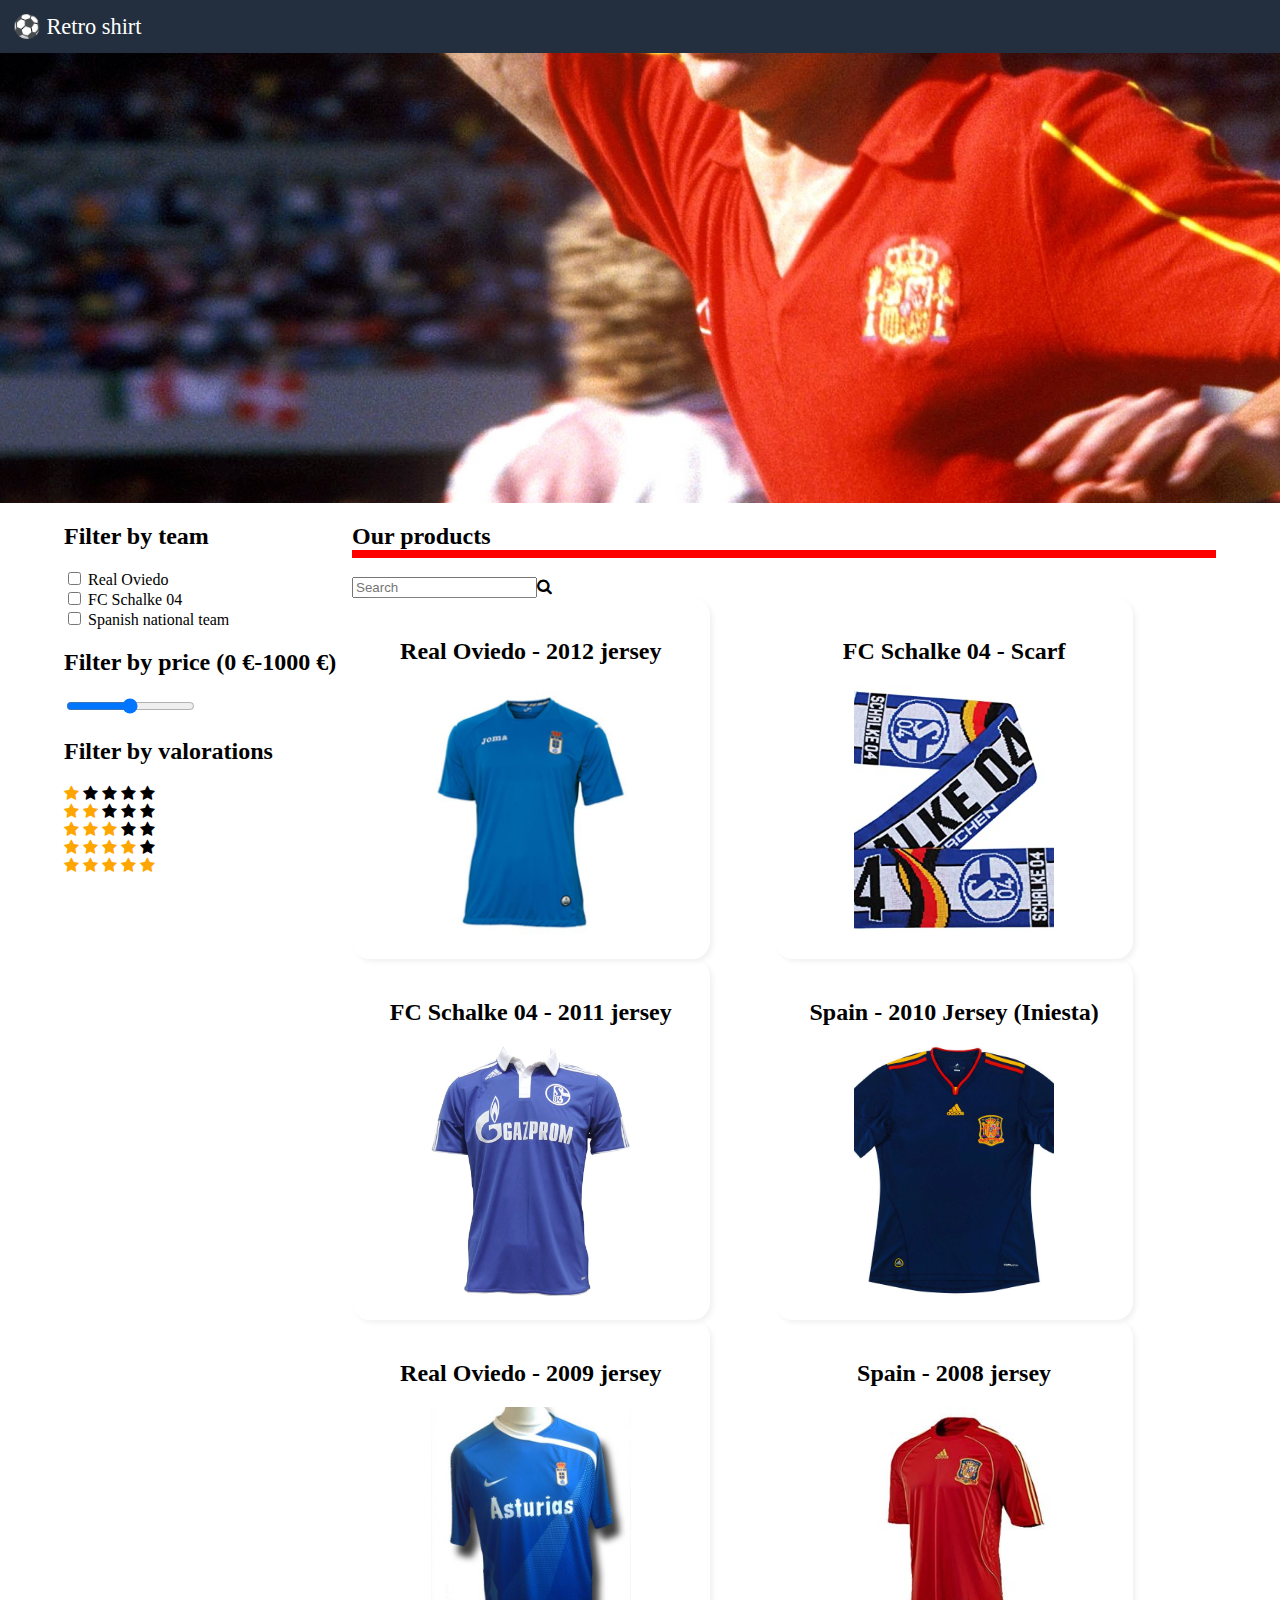
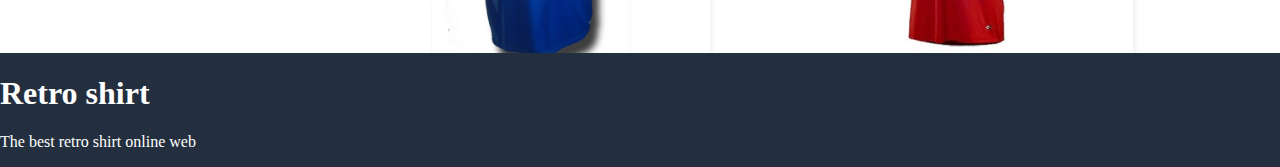
==== index.html @ e5c3a6a2 "CSS for links" ====
<!DOCTYPE html>
<html lang="en">

<head>
    <meta charset="utf-8">
    <meta http-equiv="X-UA-Compatible" content="IE=edge">
    <meta name="viewport" content="width=device-width, initial-scale=1">
    <title>Master's Degree in Web Engineering - UO251162</title>
    <link rel="stylesheet" type="text/css" href="css/general.css" />
    <link rel="stylesheet" type="text/css" href="css/styleIndex.css" />
    <link rel="stylesheet" href="https://cdnjs.cloudflare.com/ajax/libs/font-awesome/4.7.0/css/font-awesome.min.css">
    <meta name="author" content="Adán Fernández" />
    <meta name="description" content="Online football shop of my favourite teams to practise paypal integration" />
    <meta name="keywords" content="html5, css, miw, web, adan, uo251162, sandbox, paypal" />
</head>

<body>
    <header>
        <label> &#9917; Retro shirt</label>
    </header>

    <section class="main-picture" id="main-picture">
        <h2 hidden>Main picture of the application</h2>
    </section>

    <main class="main-section">

        <aside class="left-side">
            <section>
                <h2>Filter by team</h2>
                <input type="checkbox" id="realOviedoCheck" name="realOviedoCheck">
                <label for="realOviedoCheck">Real Oviedo</label><br>
                <input type="checkbox" id="fcschalkeCheck" name="fcschalkeCheck">
                <label for="fcschalkeCheck">FC Schalke 04</label><br>
                <input type="checkbox" id="spainCheck" name="spainCheck">
                <label for="spainCheck">Spanish national team</label><br>
            </section>
            <section>
                <h2>Filter by price (0 €-1000 €)</h2>
                <input id="range" type="range" min="1" max="1000" value="500">
            </section>
            <section>
                <h2>Filter by valorations</h2>
                <aside>
                    <span class="fa fa-star checked"></span>
                    <span class="fa fa-star"></span>
                    <span class="fa fa-star"></span>
                    <span class="fa fa-star"></span>
                    <span class="fa fa-star"></span>
                </aside>
                <aside>
                    <span class="fa fa-star checked"></span>
                    <span class="fa fa-star checked"></span>
                    <span class="fa fa-star"></span>
                    <span class="fa fa-star"></span>
                    <span class="fa fa-star"></span>
                </aside>
                <aside>
                    <span class="fa fa-star checked"></span>
                    <span class="fa fa-star checked"></span>
                    <span class="fa fa-star checked"></span>
                    <span class="fa fa-star"></span>
                    <span class="fa fa-star"></span>
                </aside>
                <aside>
                    <span class="fa fa-star checked"></span>
                    <span class="fa fa-star checked"></span>
                    <span class="fa fa-star checked"></span>
                    <span class="fa fa-star checked"></span>
                    <span class="fa fa-star"></span>
                </aside>
                <aside>
                    <span class="fa fa-star checked"></span>
                    <span class="fa fa-star checked"></span>
                    <span class="fa fa-star checked"></span>
                    <span class="fa fa-star checked"></span>
                    <span class="fa fa-star checked"></span>
                </aside>
            </section>

        </aside>

        <aside class="right-side">
            <h2 id="products">Our products</h2>
            <label><input type="text" placeholder="Search" id="search" /><i id="logoSearch" class="fa fa-search"></i></label>
            <aside id="products-main-section">
                <article class="single-product container" id="realoviedo2012">
                    <a href="producto.html">
                        <h2>Real Oviedo - 2012 jersey</h2>
                        <img class="img-product" alt="Real Oviedo shirt of 2012-2013 season" src="img/realoviedo2012.jpg">
                        <div class="middle">
                            <p class="single-product text">In 2012, Real Oviedo was saved by its own fans, collecting two million of euros. Real Oviedo was fighting for promoting to the 2nd Spanish football division, but unfortunately was defeated against Eibar. the team from the capital
                                of Asturias would have to wait until 2015 to complete the promotion. This would be a historic and well-remembered season in Oviedo.</p>
                        </div>
                    </a>
                </article>
                <article class="single-product container" id="fcschalkescarf">
                    <h2>FC Schalke 04 - Scarf</h2>
                    <img class="img-product" alt="FC Schalke 04 scarf" src="img/fcschalkescarf.jpg">
                    <div class="middle">
                        <p class="single-product text">A very quoted scarf related to FC Schalke. From what experts believe, this is a scarf from the mid-90s</p>
                    </div>
                </article>
                <article class="single-product container" id="fcschalkeshirt">
                    <h2>FC Schalke 04 - 2011 jersey</h2>
                    <img class="img-product" alt="FC Schalke shirt of 2010-2011 season" src="img/schalkeshirt2011.jpg">
                    <div class="middle">
                        <p class="single-product text">The team achieves its greatest continental success, reaching the semifinals of the European Cup under the guidance of Raúl González Blanco. Players like Huntelaar, Farfán or the world champions Manuel Neuer and Höwedes would also
                            stand out. Also, FCSchalke would win the German Cup, better knnown as DFB Pokal.</p>
                    </div>
                </article>
                <article class="single-product container" id="iniesta">
                    <h2>Spain - 2010 Jersey (Iniesta)
                    </h2>
                    <img class="img-product" alt="Iniesta shirt of FIFA World Cup 2010" src="img/iniesta2010.jpg">
                    <div class="middle">
                        <p class="single-product text">The Spanish national team always had great players, but they never made it past the quarterfinals of the World Cup, except in 1950. In 2010 the team would get its first World Cup title with a goal from Andrés Iniesta agains Holland.</p>
                    </div>
                </article>
                <article class="single-product container" id="realoviedo2009">
                    <h2>Real Oviedo - 2009 jersey</h2>
                    <img class="img-product" alt="Real Oviedo shirt of 2009-2010 season" src="img/realoviedo2009.jpg">
                    <div class="middle">
                        <p class="single-product text">Real Oviedo in 2009 was plunged into a deep institutional depression with the presidency of Dámaso Bances and with Alberto González as the main shareholder. Real Oviedo would play the promotion playoff, being eliminated by Igor
                            de Souza's Pontevedra, alias Ronaldo Nazario.</p>
                    </div>
                </article>
                <article class="single-product container" id="spain2008">
                    <h2>Spain - 2008 jersey</h2>
                    <img class="img-product" alt="Spanish national team shirt of EURO 2008" src="img/spain2008.jpg">
                    <div class="middle">
                        <p class="single-product text">Spain had only won one European Championship in 1964 and lost another one in Paris in 1984. From the hand of 'El Sabio de Hortaleza', Spain took off its complexes and won another championship with a goal from Fernando Torres against
                            Germany.
                        </p>
                    </div>
                </article>
            </aside>
        </aside>
    </main>

    <footer>
        <h1>Retro shirt</h1>
        <p>The best retro shirt online web</p>
    </footer>

</body>

</html>
---- css/general.css ----
a {
    color: black;
    text-decoration: none;
}

.single-product {
    border-radius: 5%;
    padding: 20px;
    font-size: 100%;
    text-align: center;
    box-shadow: 3px 3px 5px 0 #f2f2f2;
}

#products-main-section {
    display: grid;
    grid-template-columns: 49% 49%;
    margin-bottom: 10%;
    cursor: pointer;
}

header {
    padding: 1%;
    background-color: #232f3e;
    color: white;
    font-size: 140%;
}

element {
    background: transparent url(image.png) no-repeat center;
}

.right-side {
    float: right;
    width: 75%;
}

.left-side {
    float: left;
    width: 25%;
}


/*
https://www.w3schools.com/howto/howto_css_star_rating.asp
*/

.checked {
    color: orange;
}

.main-section {
    display: block;
    margin-left: auto;
    margin-right: auto;
    width: 90%;
}

.container {
    position: relative;
    width: 75%;
}

.image {
    opacity: 1;
    display: block;
    width: 100%;
    height: auto;
    transition: .5s ease;
    backface-visibility: hidden;
}

.middle {
    transition: .5s ease;
    opacity: 0;
    position: absolute;
    left: 50%;
    width: 100%;
    top: 50%;
    transform: translate(-50%, -50%);
    text-align: center;
}

.container:hover .image {
    opacity: 0.3;
}

.container:hover .middle {
    opacity: 1;
}

.text {
    background-color: white;
    font-size: 16px;
    padding: 16px 32px;
}

html {
    min-height: 100%;
    position: relative;
}

body {
    margin: 0;
    margin-bottom: 40px;
}

footer {
    background-color: #232f3e;
    position: absolute;
    bottom: 0;
    width: 100%;
    color: white;
}
---- css/styleIndex.css ----
.img-product {
    height: 250px;
    width: 200px;
    object-fit: cover;
}

#products {
    border-bottom: 8px solid red;
}

#main-picture {
    width: 100%;
    background-image: url("../img/mainPicture.jpg");
    height: 50vh;
    background-position: center;
}
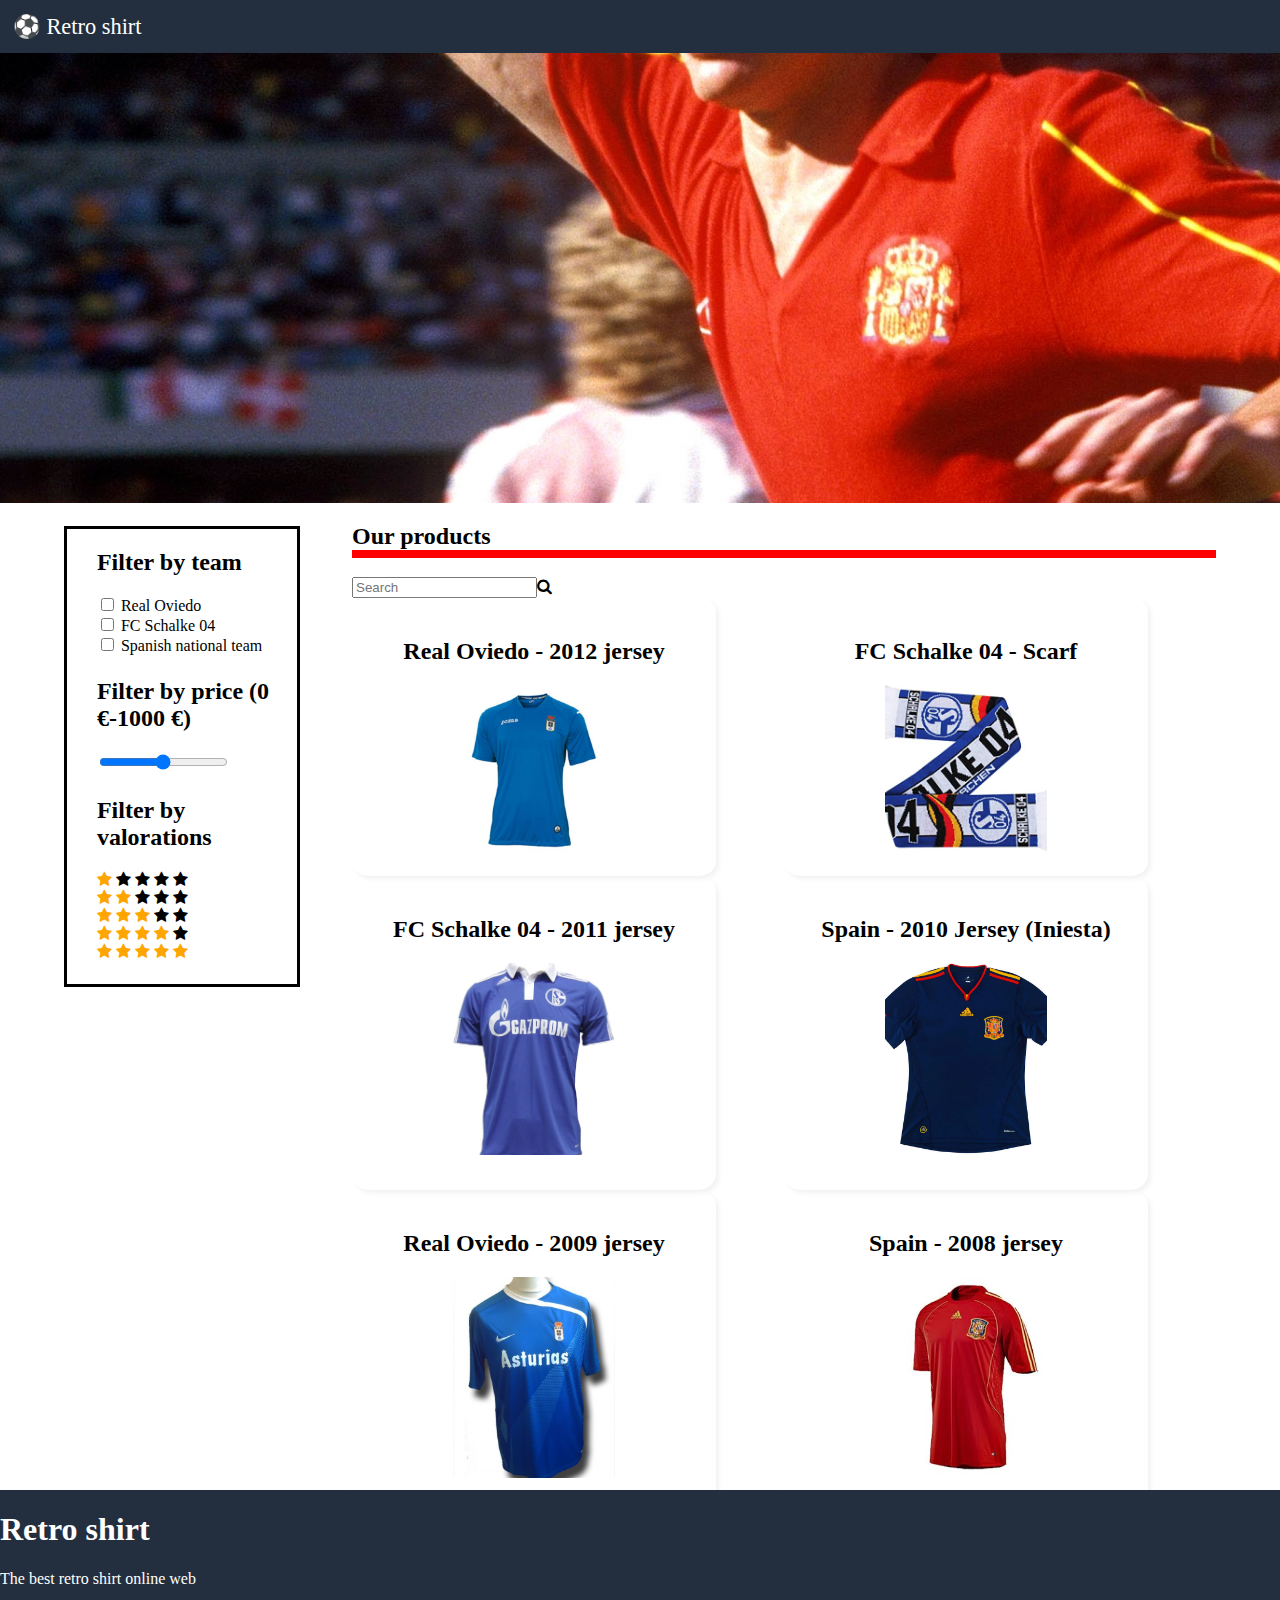
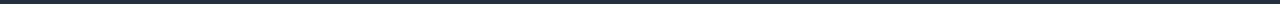
==== commit a7c84fe8: "Starting with media queries" ====
--- a/index.html
+++ b/index.html
@@ -26,7 +26,7 @@
     <main class="main-section">
 
         <aside class="left-side">
-            <section>
+            <section class="filter">
                 <h2>Filter by team</h2>
                 <input type="checkbox" id="realOviedoCheck" name="realOviedoCheck">
                 <label for="realOviedoCheck">Real Oviedo</label><br>
@@ -35,11 +35,11 @@
                 <input type="checkbox" id="spainCheck" name="spainCheck">
                 <label for="spainCheck">Spanish national team</label><br>
             </section>
-            <section>
+            <section class="filter">
                 <h2>Filter by price (0 €-1000 €)</h2>
                 <input id="range" type="range" min="1" max="1000" value="500">
             </section>
-            <section>
+            <section class="filter">
                 <h2>Filter by valorations</h2>
                 <aside>
                     <span class="fa fa-star checked"></span>
@@ -77,7 +77,6 @@
                     <span class="fa fa-star checked"></span>
                 </aside>
             </section>
-
         </aside>
 
         <aside class="right-side">
@@ -86,7 +85,7 @@
             <aside id="products-main-section">
                 <article class="single-product container" id="realoviedo2012">
                     <a href="producto.html">
-                        <h2>Real Oviedo - 2012 jersey</h2>
+                        <h2 class="title-product">Real Oviedo - 2012 jersey</h2>
                         <img class="img-product" alt="Real Oviedo shirt of 2012-2013 season" src="img/realoviedo2012.jpg">
                         <div class="middle">
                             <p class="single-product text">In 2012, Real Oviedo was saved by its own fans, collecting two million of euros. Real Oviedo was fighting for promoting to the 2nd Spanish football division, but unfortunately was defeated against Eibar. the team from the capital
@@ -95,14 +94,14 @@
                     </a>
                 </article>
                 <article class="single-product container" id="fcschalkescarf">
-                    <h2>FC Schalke 04 - Scarf</h2>
+                    <h2 class="title-product">FC Schalke 04 - Scarf</h2>
                     <img class="img-product" alt="FC Schalke 04 scarf" src="img/fcschalkescarf.jpg">
                     <div class="middle">
                         <p class="single-product text">A very quoted scarf related to FC Schalke. From what experts believe, this is a scarf from the mid-90s</p>
                     </div>
                 </article>
                 <article class="single-product container" id="fcschalkeshirt">
-                    <h2>FC Schalke 04 - 2011 jersey</h2>
+                    <h2 class="title-product">FC Schalke 04 - 2011 jersey</h2>
                     <img class="img-product" alt="FC Schalke shirt of 2010-2011 season" src="img/schalkeshirt2011.jpg">
                     <div class="middle">
                         <p class="single-product text">The team achieves its greatest continental success, reaching the semifinals of the European Cup under the guidance of Raúl González Blanco. Players like Huntelaar, Farfán or the world champions Manuel Neuer and Höwedes would also
@@ -110,7 +109,7 @@
                     </div>
                 </article>
                 <article class="single-product container" id="iniesta">
-                    <h2>Spain - 2010 Jersey (Iniesta)
+                    <h2 class="title-product">Spain - 2010 Jersey (Iniesta)
                     </h2>
                     <img class="img-product" alt="Iniesta shirt of FIFA World Cup 2010" src="img/iniesta2010.jpg">
                     <div class="middle">
@@ -118,7 +117,7 @@
                     </div>
                 </article>
                 <article class="single-product container" id="realoviedo2009">
-                    <h2>Real Oviedo - 2009 jersey</h2>
+                    <h2 class="title-product">Real Oviedo - 2009 jersey</h2>
                     <img class="img-product" alt="Real Oviedo shirt of 2009-2010 season" src="img/realoviedo2009.jpg">
                     <div class="middle">
                         <p class="single-product text">Real Oviedo in 2009 was plunged into a deep institutional depression with the presidency of Dámaso Bances and with Alberto González as the main shareholder. Real Oviedo would play the promotion playoff, being eliminated by Igor
@@ -126,7 +125,7 @@
                     </div>
                 </article>
                 <article class="single-product container" id="spain2008">
-                    <h2>Spain - 2008 jersey</h2>
+                    <h2 class="title-product">Spain - 2008 jersey</h2>
                     <img class="img-product" alt="Spanish national team shirt of EURO 2008" src="img/spain2008.jpg">
                     <div class="middle">
                         <p class="single-product text">Spain had only won one European Championship in 1964 and lost another one in Paris in 1984. From the hand of 'El Sabio de Hortaleza', Spain took off its complexes and won another championship with a goal from Fernando Torres against
--- a/css/general.css
+++ b/css/general.css
@@ -13,7 +13,7 @@
 
 #products-main-section {
     display: grid;
-    grid-template-columns: 49% 49%;
+    grid-template-columns: 50% 50%;
     margin-bottom: 10%;
     cursor: pointer;
 }
@@ -36,7 +36,9 @@
 
 .left-side {
     float: left;
-    width: 25%;
+    width: 20%;
+    border-style: solid;
+    margin-top: 2%;
 }
 
 
@@ -110,4 +112,33 @@
     bottom: 0;
     width: 100%;
     color: white;
+}
+
+.filter {
+    margin-left: 13%;
+    margin-bottom: 10%;
+}
+
+@media screen and (max-width: 1055px) {
+    #products-main-section {
+        display: grid;
+        grid-template-columns: 100%;
+        margin-bottom: 50%;
+        cursor: pointer;
+    }
+    .left-side {
+        display: none;
+    }
+}
+
+@media screen and (max-width: 517px) {
+    .title-product {
+        font-size: 100%;
+    }
+}
+
+@media screen and (max-width: 320px) {
+    #products-main-section {
+        margin-bottom: 75%;
+    }
 }--- a/css/styleIndex.css
+++ b/css/styleIndex.css
@@ -1,6 +1,6 @@
 .img-product {
-    height: 250px;
-    width: 200px;
+    height: 70%;
+    width: 50%;
     object-fit: cover;
 }
 
@@ -13,4 +13,10 @@
     background-image: url("../img/mainPicture.jpg");
     height: 50vh;
     background-position: center;
+}
+
+@media screen and (max-width: 517px) {
+    #main-picture {
+        display: none;
+    }
 }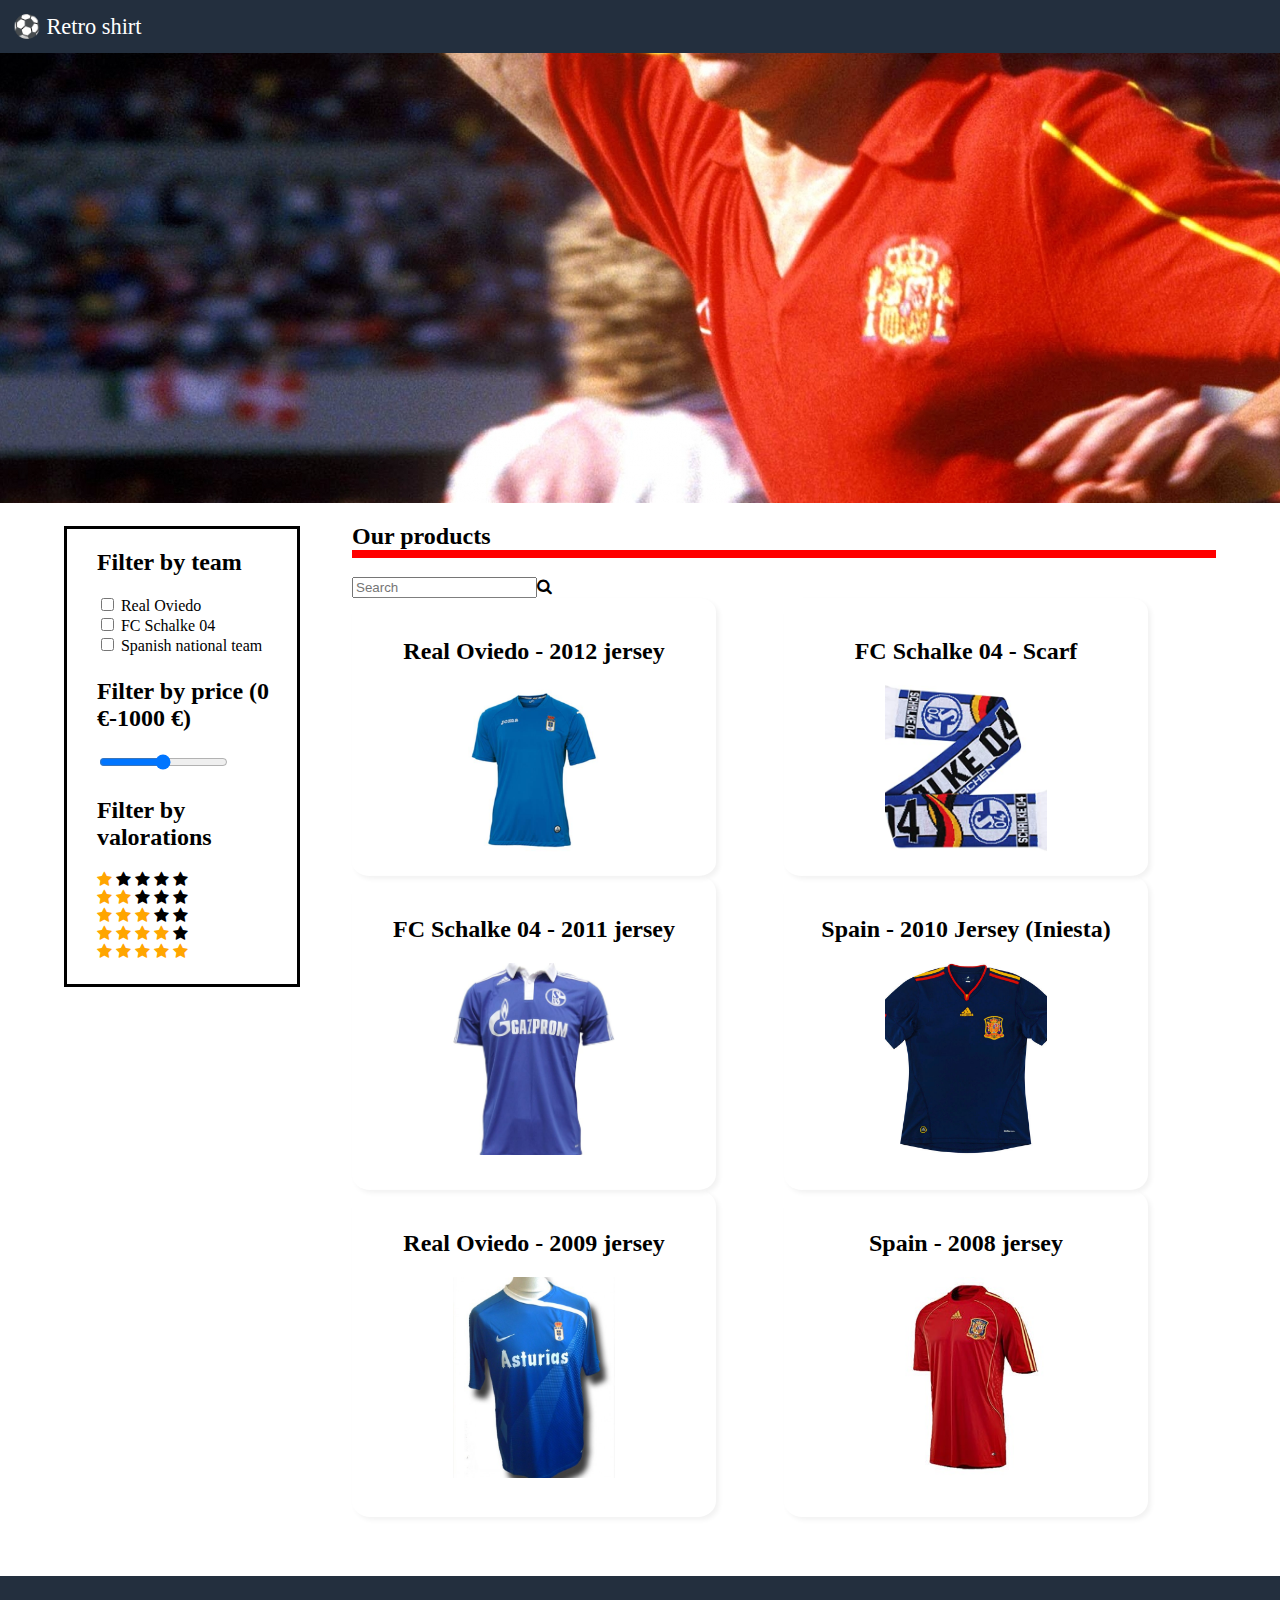
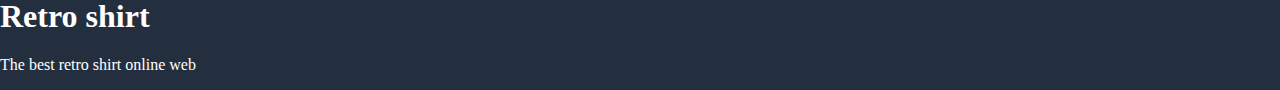
==== commit 544e16cb: "s link for every single product" ====
--- a/index.html
+++ b/index.html
@@ -84,7 +84,7 @@
             <label><input type="text" placeholder="Search" id="search" /><i id="logoSearch" class="fa fa-search"></i></label>
             <aside id="products-main-section">
                 <article class="single-product container" id="realoviedo2012">
-                    <a href="producto.html">
+                    <a href="product.html">
                         <h2 class="title-product">Real Oviedo - 2012 jersey</h2>
                         <img class="img-product" alt="Real Oviedo shirt of 2012-2013 season" src="img/realoviedo2012.jpg">
                         <div class="middle">
@@ -94,44 +94,56 @@
                     </a>
                 </article>
                 <article class="single-product container" id="fcschalkescarf">
-                    <h2 class="title-product">FC Schalke 04 - Scarf</h2>
-                    <img class="img-product" alt="FC Schalke 04 scarf" src="img/fcschalkescarf.jpg">
-                    <div class="middle">
-                        <p class="single-product text">A very quoted scarf related to FC Schalke. From what experts believe, this is a scarf from the mid-90s</p>
-                    </div>
+                    <a href="product.html">
+                        <h2 class="title-product">FC Schalke 04 - Scarf</h2>
+                        <img class="img-product" alt="FC Schalke 04 scarf" src="img/fcschalkescarf.jpg">
+                        <div class="middle">
+                            <p class="single-product text">A very quoted scarf related to FC Schalke. From what experts believe, this is a scarf from the mid-90s</p>
+                        </div>
+                    </a>
                 </article>
                 <article class="single-product container" id="fcschalkeshirt">
-                    <h2 class="title-product">FC Schalke 04 - 2011 jersey</h2>
-                    <img class="img-product" alt="FC Schalke shirt of 2010-2011 season" src="img/schalkeshirt2011.jpg">
-                    <div class="middle">
-                        <p class="single-product text">The team achieves its greatest continental success, reaching the semifinals of the European Cup under the guidance of Raúl González Blanco. Players like Huntelaar, Farfán or the world champions Manuel Neuer and Höwedes would also
-                            stand out. Also, FCSchalke would win the German Cup, better knnown as DFB Pokal.</p>
-                    </div>
+                    <a href="product.html">
+                        <h2 class="title-product">FC Schalke 04 - 2011 jersey</h2>
+                        <img class="img-product" alt="FC Schalke shirt of 2010-2011 season" src="img/schalkeshirt2011.jpg">
+                        <div class="middle">
+                            <p class="single-product text">The team achieves its greatest continental success, reaching the semifinals of the European Cup under the guidance of Raúl González Blanco. Players like Huntelaar, Farfán or the world champions Manuel Neuer and Höwedes would
+                                also stand out. Also, FCSchalke would win the German Cup, better knnown as DFB Pokal.</p>
+                        </div>
+                    </a>
                 </article>
                 <article class="single-product container" id="iniesta">
-                    <h2 class="title-product">Spain - 2010 Jersey (Iniesta)
-                    </h2>
-                    <img class="img-product" alt="Iniesta shirt of FIFA World Cup 2010" src="img/iniesta2010.jpg">
-                    <div class="middle">
-                        <p class="single-product text">The Spanish national team always had great players, but they never made it past the quarterfinals of the World Cup, except in 1950. In 2010 the team would get its first World Cup title with a goal from Andrés Iniesta agains Holland.</p>
-                    </div>
+                    <a href="product.html">
+                        <h2 class="title-product">Spain - 2010 Jersey (Iniesta)
+                        </h2>
+                        <img class="img-product" alt="Iniesta shirt of FIFA World Cup 2010" src="img/iniesta2010.jpg">
+                        <div class="middle">
+                            <p class="single-product text">The Spanish national team always had great players, but they never made it past the quarterfinals of the World Cup, except in 1950. In 2010 the team would get its first World Cup title with a goal from Andrés Iniesta agains
+                                Holland.
+                            </p>
+                        </div>
+                    </a>
                 </article>
                 <article class="single-product container" id="realoviedo2009">
-                    <h2 class="title-product">Real Oviedo - 2009 jersey</h2>
-                    <img class="img-product" alt="Real Oviedo shirt of 2009-2010 season" src="img/realoviedo2009.jpg">
-                    <div class="middle">
-                        <p class="single-product text">Real Oviedo in 2009 was plunged into a deep institutional depression with the presidency of Dámaso Bances and with Alberto González as the main shareholder. Real Oviedo would play the promotion playoff, being eliminated by Igor
-                            de Souza's Pontevedra, alias Ronaldo Nazario.</p>
-                    </div>
+                    <a href="product.html">
+                        <h2 class="title-product">Real Oviedo - 2009 jersey</h2>
+                        <img class="img-product" alt="Real Oviedo shirt of 2009-2010 season" src="img/realoviedo2009.jpg">
+                        <div class="middle">
+                            <p class="single-product text">Real Oviedo in 2009 was plunged into a deep institutional depression with the presidency of Dámaso Bances and with Alberto González as the main shareholder. Real Oviedo would play the promotion playoff, being eliminated by
+                                Igor de Souza's Pontevedra, alias Ronaldo Nazario.</p>
+                        </div>
+                    </a>
                 </article>
                 <article class="single-product container" id="spain2008">
-                    <h2 class="title-product">Spain - 2008 jersey</h2>
-                    <img class="img-product" alt="Spanish national team shirt of EURO 2008" src="img/spain2008.jpg">
-                    <div class="middle">
-                        <p class="single-product text">Spain had only won one European Championship in 1964 and lost another one in Paris in 1984. From the hand of 'El Sabio de Hortaleza', Spain took off its complexes and won another championship with a goal from Fernando Torres against
-                            Germany.
-                        </p>
-                    </div>
+                    <a href="product.html">
+                        <h2 class="title-product">Spain - 2008 jersey</h2>
+                        <img class="img-product" alt="Spanish national team shirt of EURO 2008" src="img/spain2008.jpg">
+                        <div class="middle">
+                            <p class="single-product text">Spain had only won one European Championship in 1964 and lost another one in Paris in 1984. From the hand of 'El Sabio de Hortaleza', Spain took off its complexes and won another championship with a goal from Fernando Torres
+                                against Germany.
+                            </p>
+                        </div>
+                    </a>
                 </article>
             </aside>
         </aside>
--- a/css/general.css
+++ b/css/general.css
@@ -119,6 +119,12 @@
     margin-bottom: 10%;
 }
 
+@media screen and (min-width: 1055px) {
+    #products-main-section {
+        margin-bottom: 20%;
+    }
+}
+
 @media screen and (max-width: 1055px) {
     #products-main-section {
         display: grid;
@@ -127,7 +133,13 @@
         cursor: pointer;
     }
     .left-side {
-        display: none;
+        float: none;
+        position: relative;
+        width: 50%;
+    }
+    .right-side {
+        width: 75%;
+        float: none;
     }
 }
 
@@ -135,10 +147,25 @@
     .title-product {
         font-size: 100%;
     }
+    .left-side {
+        font-size: 85%;
+    }
+}
+
+@media screen and (max-width: 375px) {
+    .left-side {
+        width: 100%;
+    }
 }
 
 @media screen and (max-width: 320px) {
     #products-main-section {
         margin-bottom: 75%;
     }
+    .left-side {
+        float: none;
+        left: 0%;
+        position: relative;
+        width: 100%;
+    }
 }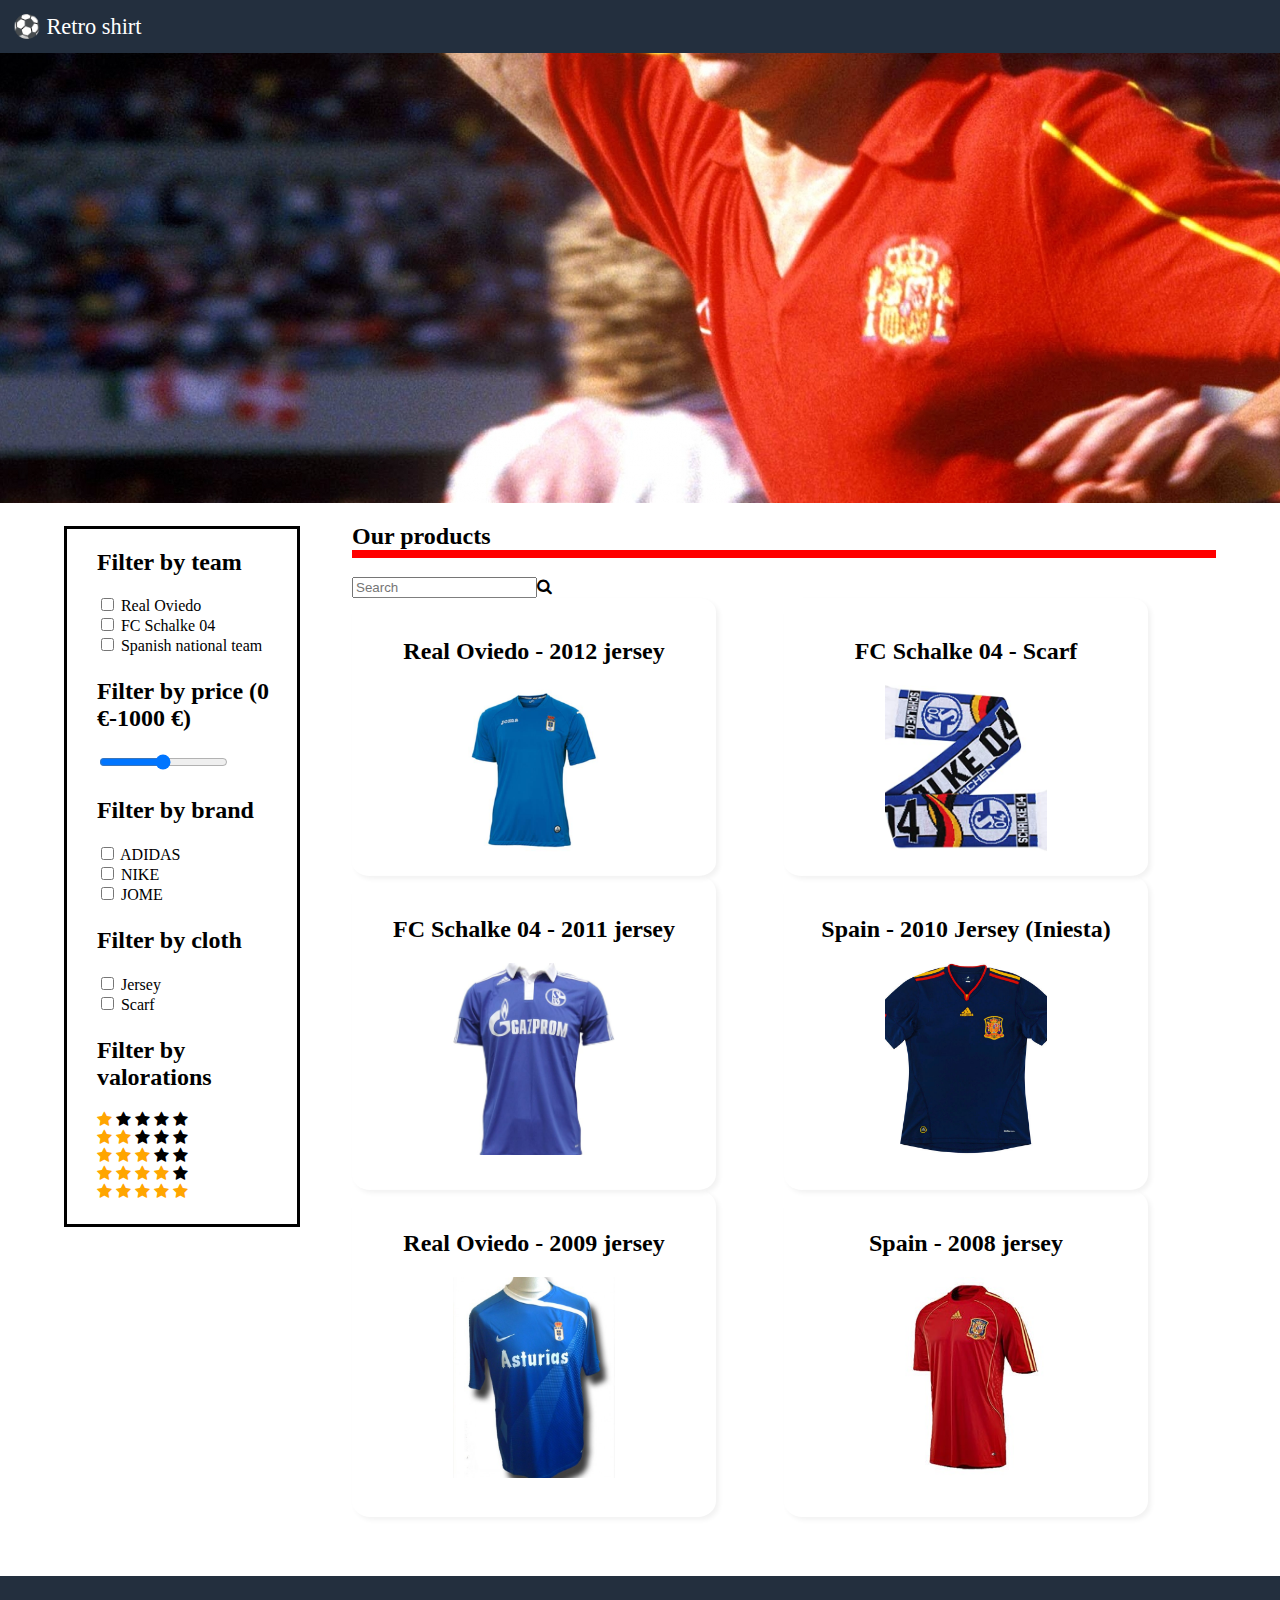
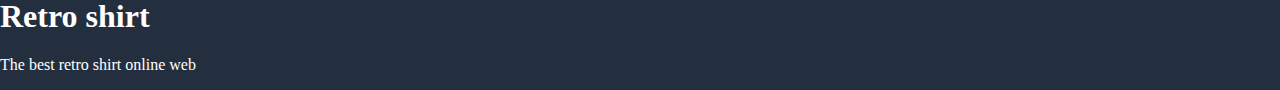
==== commit bd81e8f8: "More filters added" ====
--- a/index.html
+++ b/index.html
@@ -38,6 +38,22 @@
             <section class="filter">
                 <h2>Filter by price (0 €-1000 €)</h2>
                 <input id="range" type="range" min="1" max="1000" value="500">
+            </section>
+            <section class="filter">
+                <h2>Filter by brand</h2>
+                <input type="checkbox" id="adidas" name="adidas">
+                <label for="adidas">ADIDAS</label><br>
+                <input type="checkbox" id="nike" name="nike">
+                <label for="nike">NIKE</label><br>
+                <input type="checkbox" id="joma" name="joma">
+                <label for="joma">JOME</label><br>
+            </section>
+            <section class="filter">
+                <h2>Filter by cloth</h2>
+                <input type="checkbox" id="jersey" name="jersey">
+                <label for="jersey">Jersey</label><br>
+                <input type="checkbox" id="scarf" name="scarf">
+                <label for="scarf">Scarf</label><br>
             </section>
             <section class="filter">
                 <h2>Filter by valorations</h2>
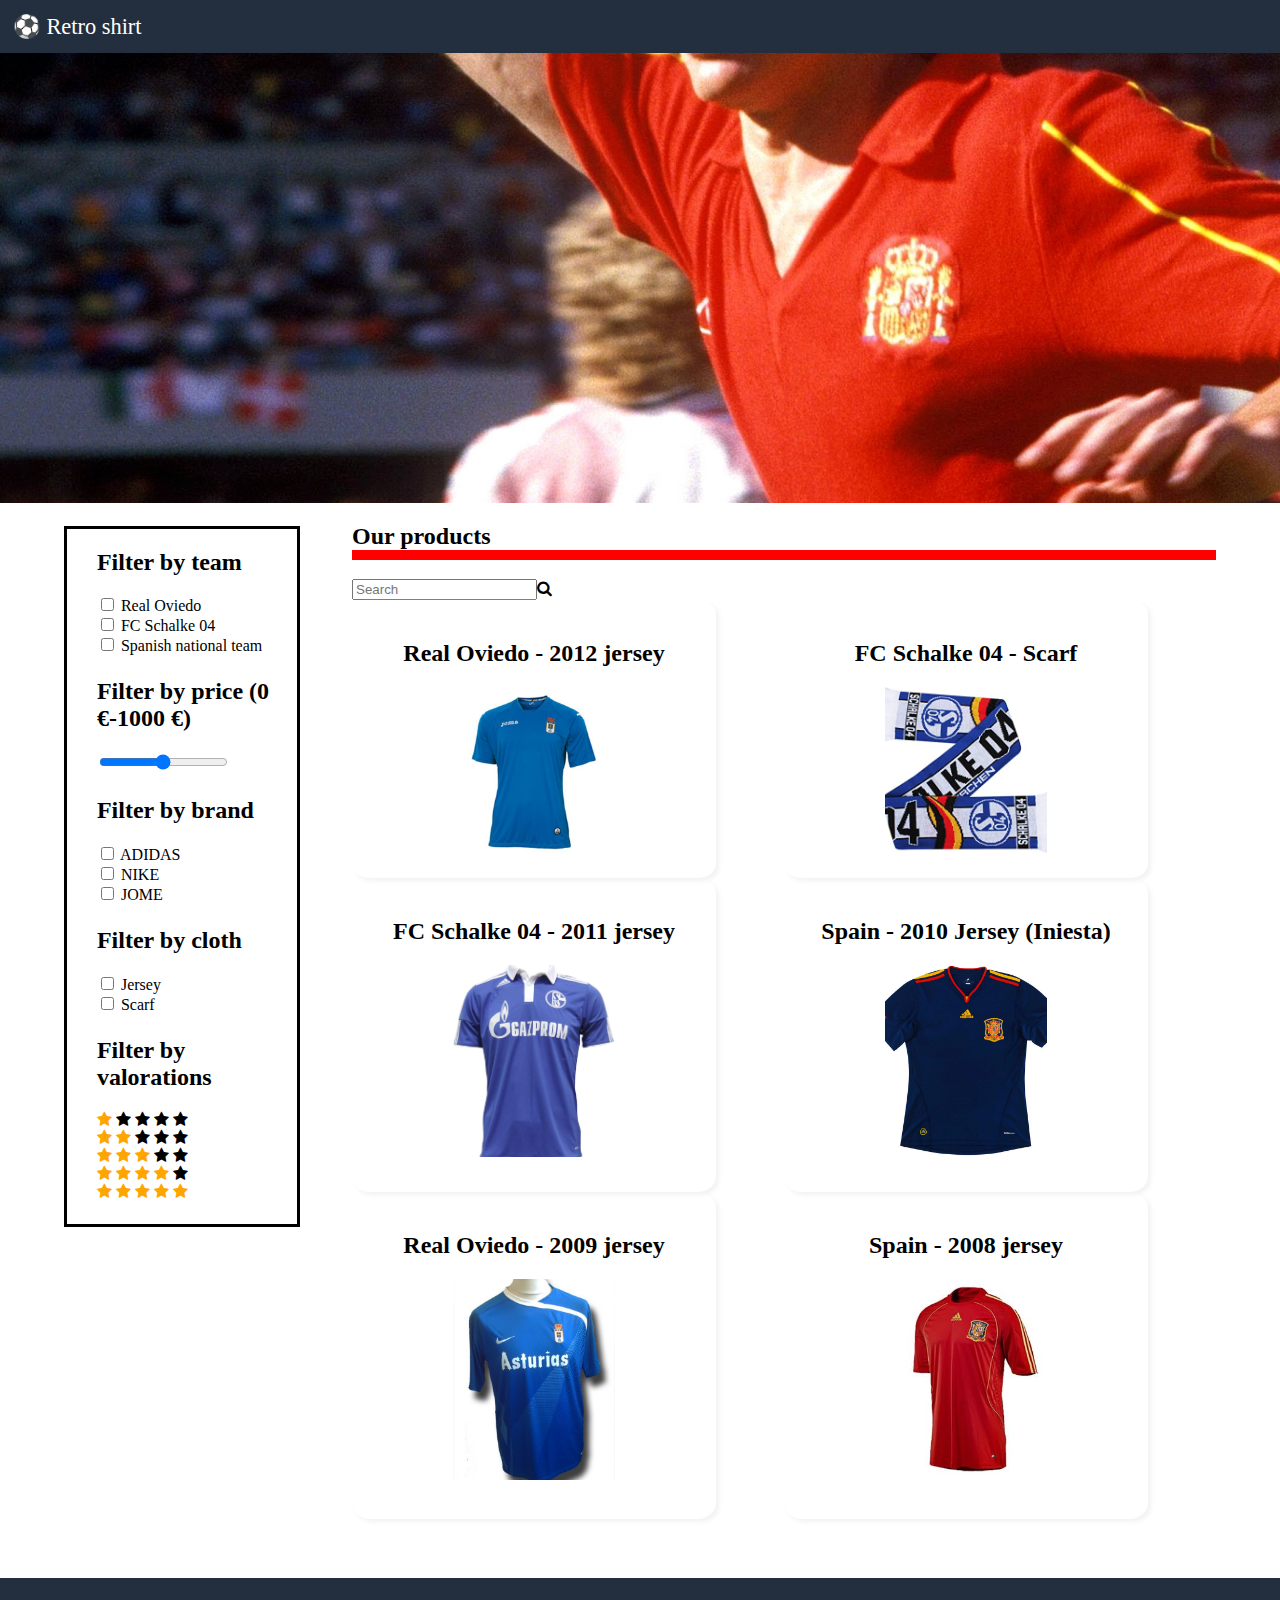
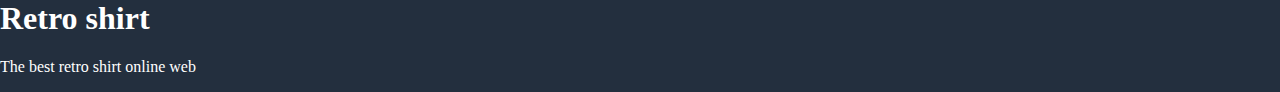
==== commit 54847469: "main part of the product page" ====
--- a/index.html
+++ b/index.html
@@ -96,7 +96,7 @@
         </aside>
 
         <aside class="right-side">
-            <h2 id="products">Our products</h2>
+            <h2 class="border-red">Our products</h2>
             <label><input type="text" placeholder="Search" id="search" /><i id="logoSearch" class="fa fa-search"></i></label>
             <aside id="products-main-section">
                 <article class="single-product container" id="realoviedo2012">
--- a/css/general.css
+++ b/css/general.css
@@ -106,6 +106,10 @@
     margin-bottom: 40px;
 }
 
+.border-red {
+    border-bottom: 10px solid red;
+}
+
 footer {
     background-color: #232f3e;
     position: absolute;
@@ -117,6 +121,10 @@
 .filter {
     margin-left: 13%;
     margin-bottom: 10%;
+}
+
+.justify {
+    text-align: justify;
 }
 
 @media screen and (min-width: 1055px) {
--- a/css/styleIndex.css
+++ b/css/styleIndex.css
@@ -2,10 +2,6 @@
     height: 70%;
     width: 50%;
     object-fit: cover;
-}
-
-#products {
-    border-bottom: 8px solid red;
 }
 
 #main-picture {
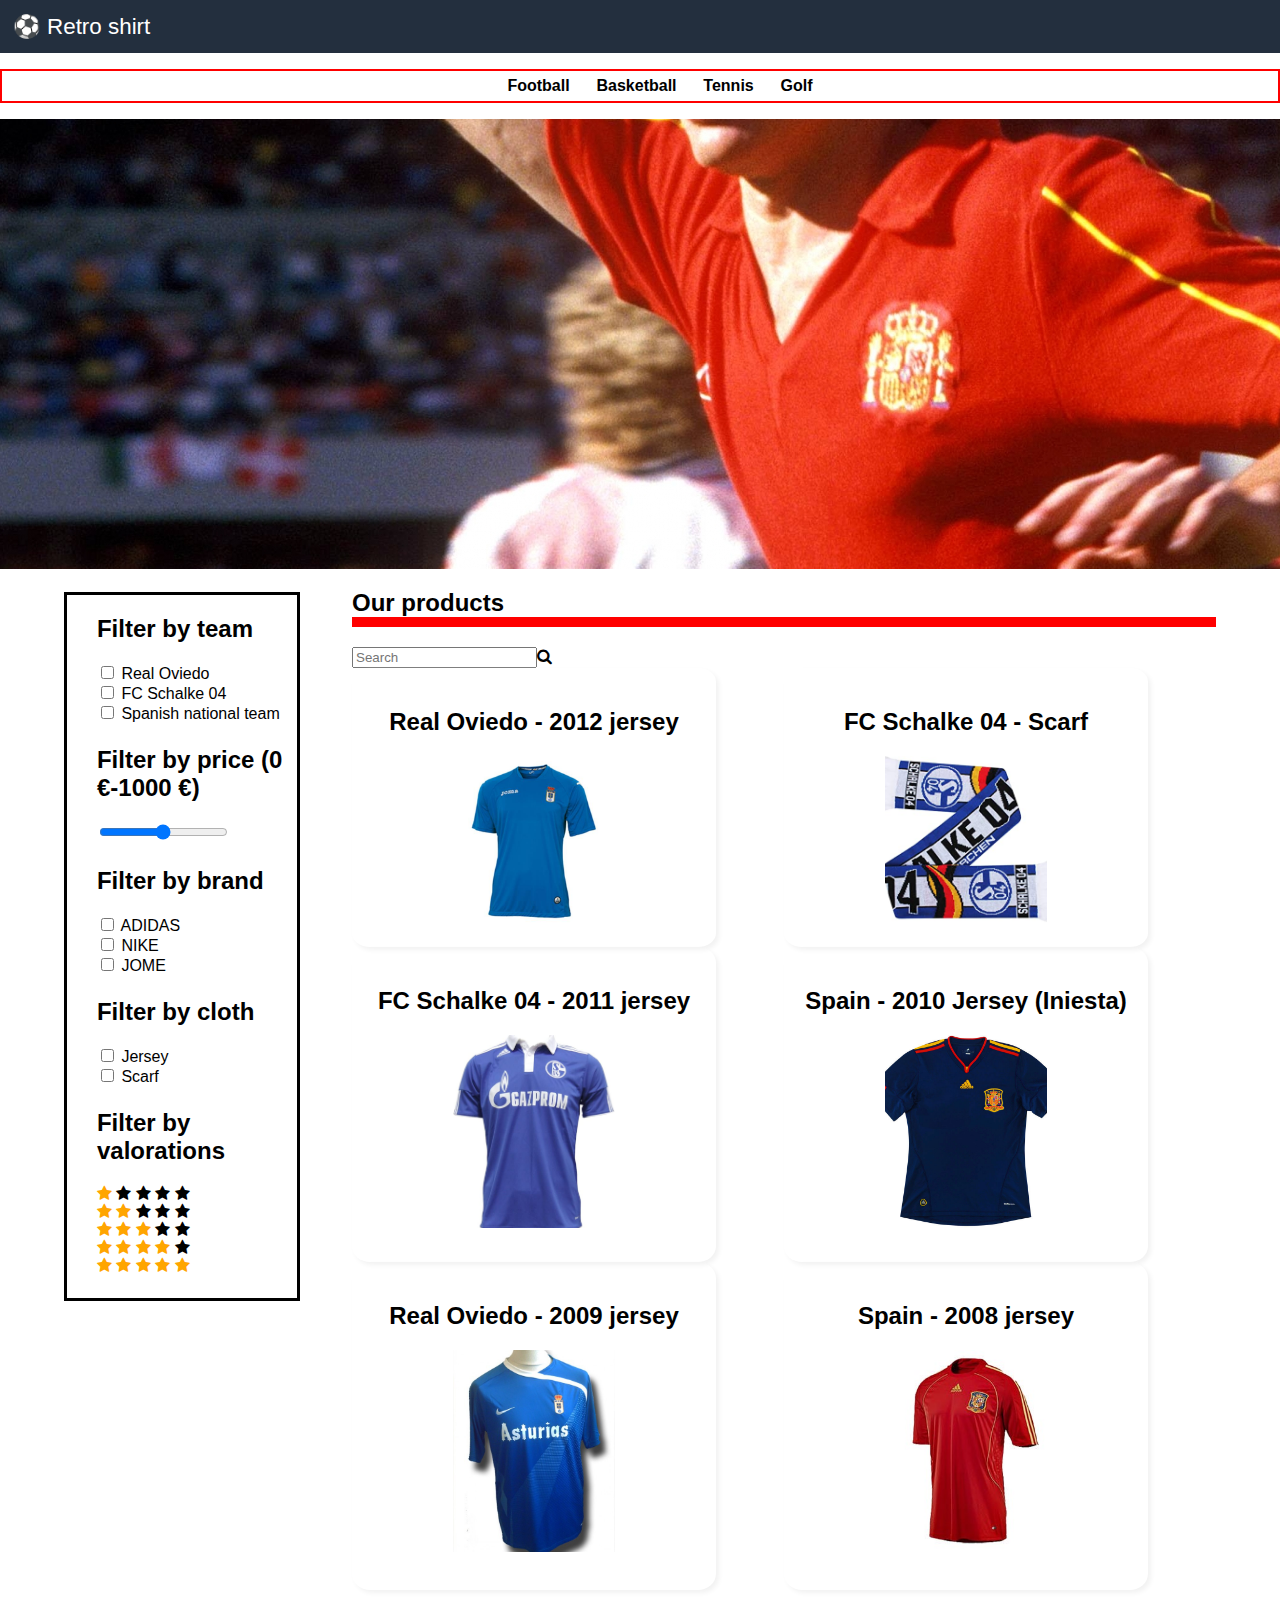
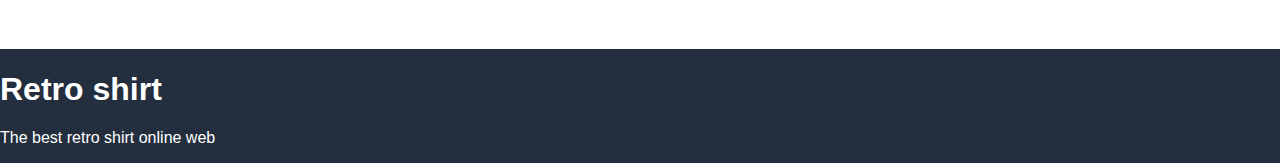
==== commit ed6eafcc: "Menu" ====
--- a/index.html
+++ b/index.html
@@ -18,6 +18,15 @@
     <header>
         <label> &#9917; Retro shirt</label>
     </header>
+
+    <nav>
+        <ul>
+            <li><a href="#">Football</a></li>
+            <li><a href="#">Basketball</a></li>
+            <li><a href="#">Tennis</a></li>
+            <li><a href="#">Golf</a></li>
+        </ul>
+    </nav>
 
     <section class="main-picture" id="main-picture">
         <h2 hidden>Main picture of the application</h2>
--- a/css/general.css
+++ b/css/general.css
@@ -1,3 +1,7 @@
+body {
+    font-family: "Noto Sans", sans-serif;
+}
+
 a {
     color: black;
     text-decoration: none;
@@ -176,4 +180,24 @@
         position: relative;
         width: 100%;
     }
+}
+
+nav>ul {
+    border: 2px solid red;
+    text-align: center;
+}
+
+nav li {
+    display: inline-block;
+}
+
+nav a {
+    display: flex;
+    color: black;
+    font-weight: 800;
+    padding: 0.4em 0.7em;
+}
+
+nav a:hover {
+    text-decoration: underline;
 }